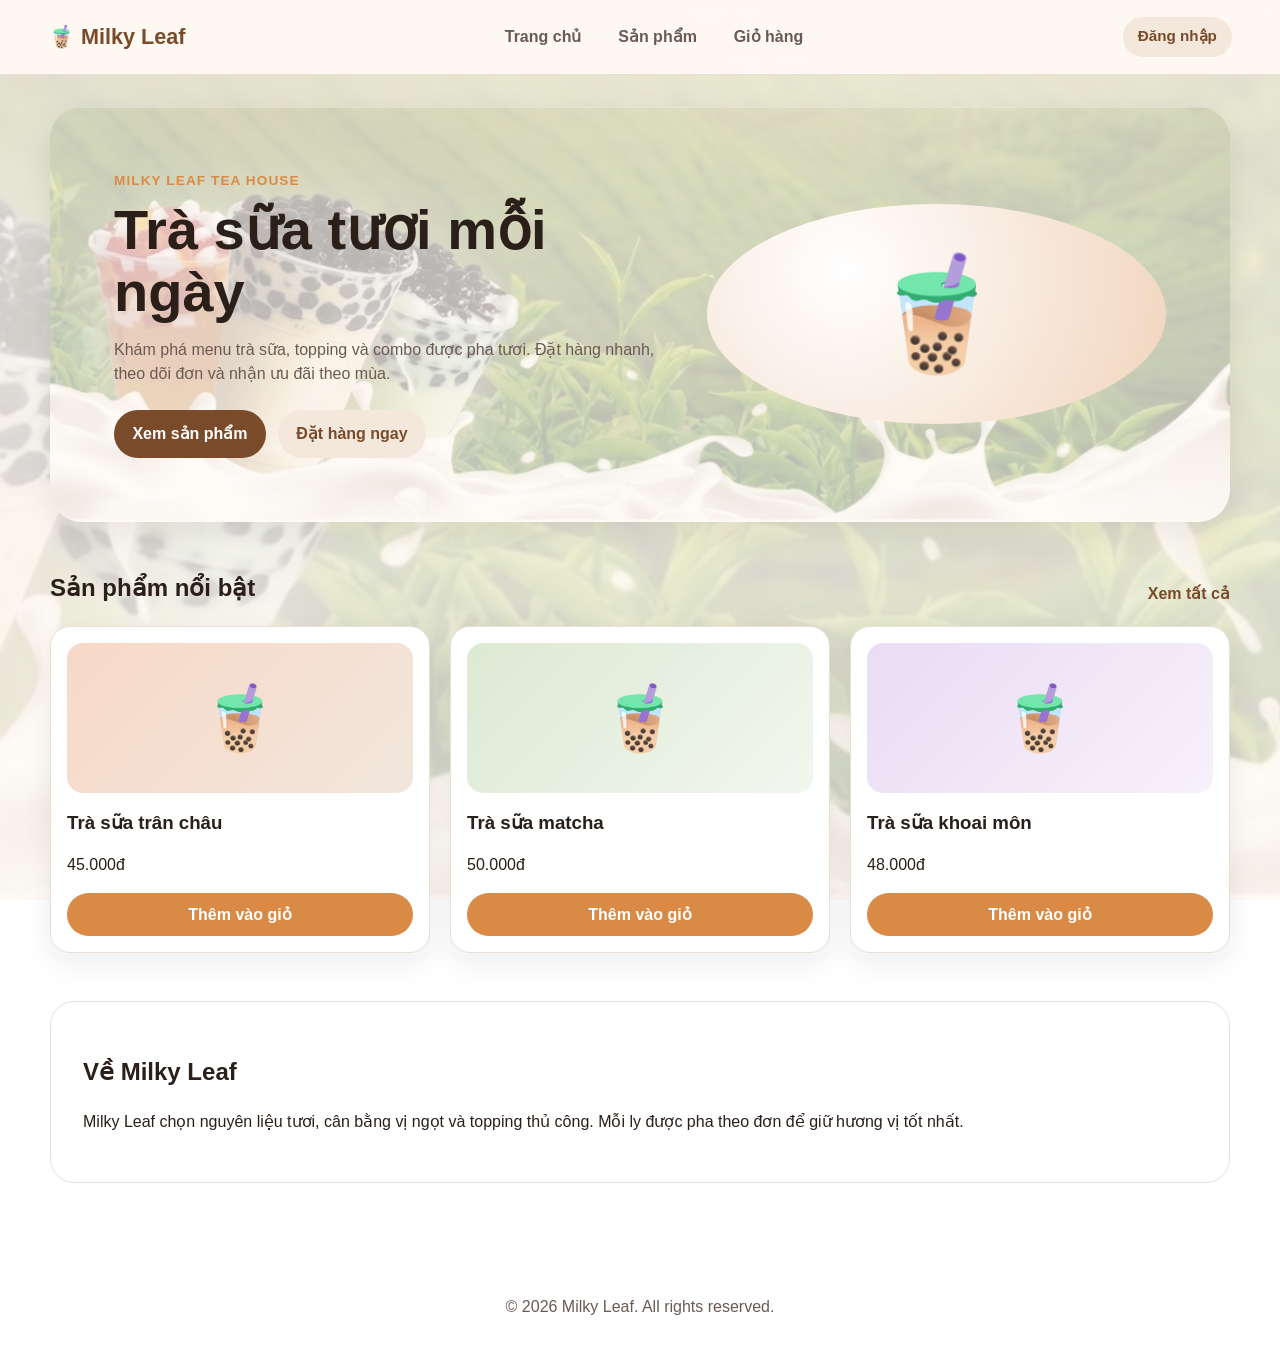
==== templates/client/index.html @ abf57fc7 "Giao dien admin + Trang chu" ====
<!DOCTYPE html>
<html lang="vi">
<head>
  <meta charset="UTF-8" />
  <meta name="viewport" content="width=device-width, initial-scale=1.0" />
  <title>Milky Leaf - Trang chủ</title>
  <link rel="stylesheet" href="../../static/css/client.css" />
</head>
<body class="home-page">
  <header class="site-header">
    <a class="brand" href="index.html">🧋 Milky Leaf</a>
    <nav class="site-nav">
      <a href="index.html">Trang chủ</a>
      <a href="storeproduct.html">Sản phẩm</a>
      <a href="checkout.html">Giỏ hàng</a>
    </nav>
    <div class="auth-actions">
      <a class="btn btn-secondary" href="login.html">Đăng nhập</a>
    </div>
  </header>

  <main>
    <section class="hero">
      <div class="hero-content">
        <p class="eyebrow">Milky Leaf Tea House</p>
        <h1>Trà sữa tươi mỗi ngày</h1>
        <p class="hero-text">
          Khám phá menu trà sữa, topping và combo được pha tươi. Đặt hàng nhanh,
          theo dõi đơn và nhận ưu đãi theo mùa.
        </p>
        <div class="hero-actions">
          <a class="btn btn-primary" href="storeproduct.html">Xem sản phẩm</a>
          <a class="btn btn-secondary" href="checkout.html">Đặt hàng ngay</a>
        </div>
      </div>
      <div class="hero-visual" aria-hidden="true">
        <span>🧋</span>
      </div>
    </section>

    <section class="section">
      <div class="section-head">
        <h2>Sản phẩm nổi bật</h2>
        <a href="storeproduct.html">Xem tất cả</a>
      </div>
      <div class="product-grid">
        <article class="product-card">
          <div class="product-image tea-1">🧋</div>
          <h3>Trà sữa trân châu</h3>
          <p>45.000đ</p>
          <a class="btn btn-small" href="storeproduct.html">Thêm vào giỏ</a>
        </article>
        <article class="product-card">
          <div class="product-image tea-2">🧋</div>
          <h3>Trà sữa matcha</h3>
          <p>50.000đ</p>
          <a class="btn btn-small" href="storeproduct.html">Thêm vào giỏ</a>
        </article>
        <article class="product-card">
          <div class="product-image tea-3">🧋</div>
          <h3>Trà sữa khoai môn</h3>
          <p>48.000đ</p>
          <a class="btn btn-small" href="storeproduct.html">Thêm vào giỏ</a>
        </article>
      </div>
    </section>

    <section class="section about">
      <h2>Về Milky Leaf</h2>
      <p>
        Milky Leaf chọn nguyên liệu tươi, cân bằng vị ngọt và topping thủ công.
        Mỗi ly được pha theo đơn để giữ hương vị tốt nhất.
      </p>
    </section>
  </main>

  <footer class="site-footer">
    <p>© 2026 Milky Leaf. All rights reserved.</p>
  </footer>
  <script src="../../static/js/client.js"></script>
</body>
</html>
---- static/css/client.css ----
:root {
  --bg: #fffaf5;
  --surface: #ffffff;
  --text: #2b1f1a;
  --muted: #6b5a53;
  --brand: #7a4b2a;
  --accent: #d98b45;
  --border: #eadfd6;
  --shadow: 0 10px 30px rgba(43, 31, 26, 0.08);
}

* {
  box-sizing: border-box;
}

body {
  margin: 0;
  font-family: "Segoe UI", Arial, sans-serif;
  color: var(--text);
  background: var(--bg);
  line-height: 1.5;
}

body.home-page {
  background: linear-gradient(rgba(255, 250, 245, 0.82), rgba(255, 250, 245, 0.82)), url("../images/home-bg.png");
  background-size: cover;
  background-position: center;
  background-attachment: fixed;
}

a {
  color: inherit;
  text-decoration: none;
}

.site-header {
  position: sticky;
  top: 0;
  z-index: 10;
  display: flex;
  align-items: center;
  justify-content: space-between;
  gap: 1rem;
  padding: 1rem clamp(1rem, 4vw, 3rem);
  background: rgba(255, 250, 245, 0.92);
  backdrop-filter: blur(10px);
  border-bottom: 1px solid var(--border);
}

.brand {
  font-size: 1.35rem;
  font-weight: 800;
  color: var(--brand);
  white-space: nowrap;
}

.site-nav {
  display: flex;
  gap: 0.5rem;
  flex-wrap: wrap;
}

.site-nav a {
  padding: 0.55rem 0.9rem;
  border-radius: 999px;
  color: var(--muted);
  font-weight: 600;
}

.site-nav a:hover {
  color: var(--brand);
  background: #f4e7dc;
}

.auth-actions {
  display: flex;
  align-items: center;
  gap: 0.5rem;
}

.auth-actions .btn {
  padding: 0.55rem 0.95rem;
  font-size: 0.95rem;
}

.role-badge {
  padding: 0.5rem 0.85rem;
  border-radius: 999px;
  background: #f4e7dc;
  color: var(--brand);
  font-weight: 700;
  font-size: 0.9rem;
}

.login-note {
  margin: 0;
  color: var(--muted);
  font-size: 0.9rem;
}

.user-name {
  font-weight: 700;
  color: var(--brand);
  padding: 0.5rem 0.25rem;
}

.stats-grid {
  display: grid;
  grid-template-columns: repeat(auto-fit, minmax(150px, 1fr));
  gap: 1rem;
  margin-bottom: 2rem;
}

.stat-card {
  background: var(--surface);
  border: 1px solid var(--border);
  border-radius: 1.25rem;
  padding: 1.25rem;
  box-shadow: var(--shadow);
}

.stat-card h3 {
  margin: 0;
  font-size: 2rem;
  color: var(--brand);
}

.stat-card p {
  margin: 0.25rem 0 0;
  color: var(--muted);
}

.table-wrap {
  overflow-x: auto;
  background: var(--surface);
  border: 1px solid var(--border);
  border-radius: 1.25rem;
  box-shadow: var(--shadow);
}

.admin-table {
  width: 100%;
  border-collapse: collapse;
}

.admin-table th,
.admin-table td {
  padding: 0.9rem 1rem;
  text-align: left;
  border-bottom: 1px solid var(--border);
}

.admin-table th {
  color: var(--muted);
  font-size: 0.9rem;
}

main {
  width: min(1180px, calc(100% - 2rem));
  margin: 0 auto;
  padding: 2rem 0 4rem;
}

.hero {
  display: grid;
  grid-template-columns: 1.1fr 0.9fr;
  gap: 2rem;
  align-items: center;
  padding: clamp(2rem, 6vw, 4rem);
  border-radius: 2rem;
  background: linear-gradient(rgba(255, 250, 245, 0.72), rgba(255, 250, 245, 0.72)), url("../images/home-bg.png");
  background-size: cover;
  background-position: center;
  box-shadow: var(--shadow);
}

.eyebrow {
  margin: 0 0 0.5rem;
  color: var(--accent);
  font-weight: 700;
  text-transform: uppercase;
  letter-spacing: 0.08em;
  font-size: 0.85rem;
}

.hero h1 {
  margin: 0 0 1rem;
  font-size: clamp(2rem, 5vw, 3.5rem);
  line-height: 1.1;
}

.hero-text {
  margin: 0 0 1.5rem;
  color: var(--muted);
  max-width: 34rem;
}

.hero-actions {
  display: flex;
  gap: 0.75rem;
  flex-wrap: wrap;
}

.hero-visual {
  min-height: 220px;
  display: grid;
  place-items: center;
  font-size: 7rem;
  border-radius: 50%;
  background: radial-gradient(circle at 30% 30%, #fff, #f1d4bc);
}

.section {
  margin-top: 3rem;
}

.section-head {
  display: flex;
  align-items: end;
  justify-content: space-between;
  gap: 1rem;
  margin-bottom: 1.25rem;
}

.section-head h2,
.section h1 {
  margin: 0;
}

.section-head a {
  color: var(--brand);
  font-weight: 700;
}

.product-grid {
  display: grid;
  grid-template-columns: repeat(auto-fit, minmax(220px, 1fr));
  gap: 1.25rem;
}

.product-card {
  background: var(--surface);
  border: 1px solid var(--border);
  border-radius: 1.25rem;
  padding: 1rem;
  box-shadow: var(--shadow);
}

.product-image {
  height: 150px;
  display: grid;
  place-items: center;
  font-size: 4rem;
  border-radius: 1rem;
  background: #f6ece4;
  margin-bottom: 1rem;
}

.tea-1 { background: linear-gradient(135deg, #f7d8c7, #f2e7dd); }
.tea-2 { background: linear-gradient(135deg, #dce9d4, #f2f7ed); }
.tea-3 { background: linear-gradient(135deg, #eadcf4, #f7f1fa); }
.tea-4 { background: linear-gradient(135deg, #f4e0d0, #faf1e8); }

.product-card h3 {
  margin: 0 0 0.35rem;
}

.price {
  margin: 0 0 0.25rem;
  font-weight: 800;
  color: var(--brand);
}

.stock {
  margin: 0 0 1rem;
  color: var(--muted);
  font-size: 0.9rem;
}

.btn {
  display: inline-flex;
  align-items: center;
  justify-content: center;
  border: 0;
  border-radius: 999px;
  padding: 0.75rem 1.15rem;
  font-weight: 700;
  cursor: pointer;
}

.btn-primary {
  background: var(--brand);
  color: #fff;
}

.btn-secondary {
  background: #f4e7dc;
  color: var(--brand);
}

.btn-small {
  width: 100%;
  padding: 0.6rem 0.9rem;
  background: var(--accent);
  color: #fff;
}

.filter-bar {
  display: grid;
  grid-template-columns: 2fr 1fr 1fr auto;
  gap: 0.75rem;
  margin-bottom: 1.5rem;
}

.filter-bar input {
  padding: 0.75rem 0.9rem;
  border: 1px solid var(--border);
  border-radius: 0.8rem;
  font: inherit;
}

.about {
  background: var(--surface);
  border: 1px solid var(--border);
  border-radius: 1.5rem;
  padding: 2rem;
}

.checkout {
  max-width: 620px;
}

.checkout-form {
  display: grid;
  gap: 1rem;
  background: var(--surface);
  border: 1px solid var(--border);
  border-radius: 1.5rem;
  padding: 1.5rem;
  box-shadow: var(--shadow);
}

.checkout-form label {
  display: grid;
  gap: 0.4rem;
  font-weight: 600;
}

.checkout-form input,
.checkout-form textarea {
  padding: 0.75rem 0.9rem;
  border: 1px solid var(--border);
  border-radius: 0.8rem;
  font: inherit;
}

.site-footer {
  text-align: center;
  color: var(--muted);
  padding: 2rem 1rem;
}

@media (max-width: 760px) {
  .hero {
    grid-template-columns: 1fr;
  }

  .hero-visual {
    min-height: 150px;
    font-size: 5rem;
  }

  .filter-bar {
    grid-template-columns: 1fr;
  }

  .site-header {
    align-items: flex-start;
    flex-direction: column;
  }
}
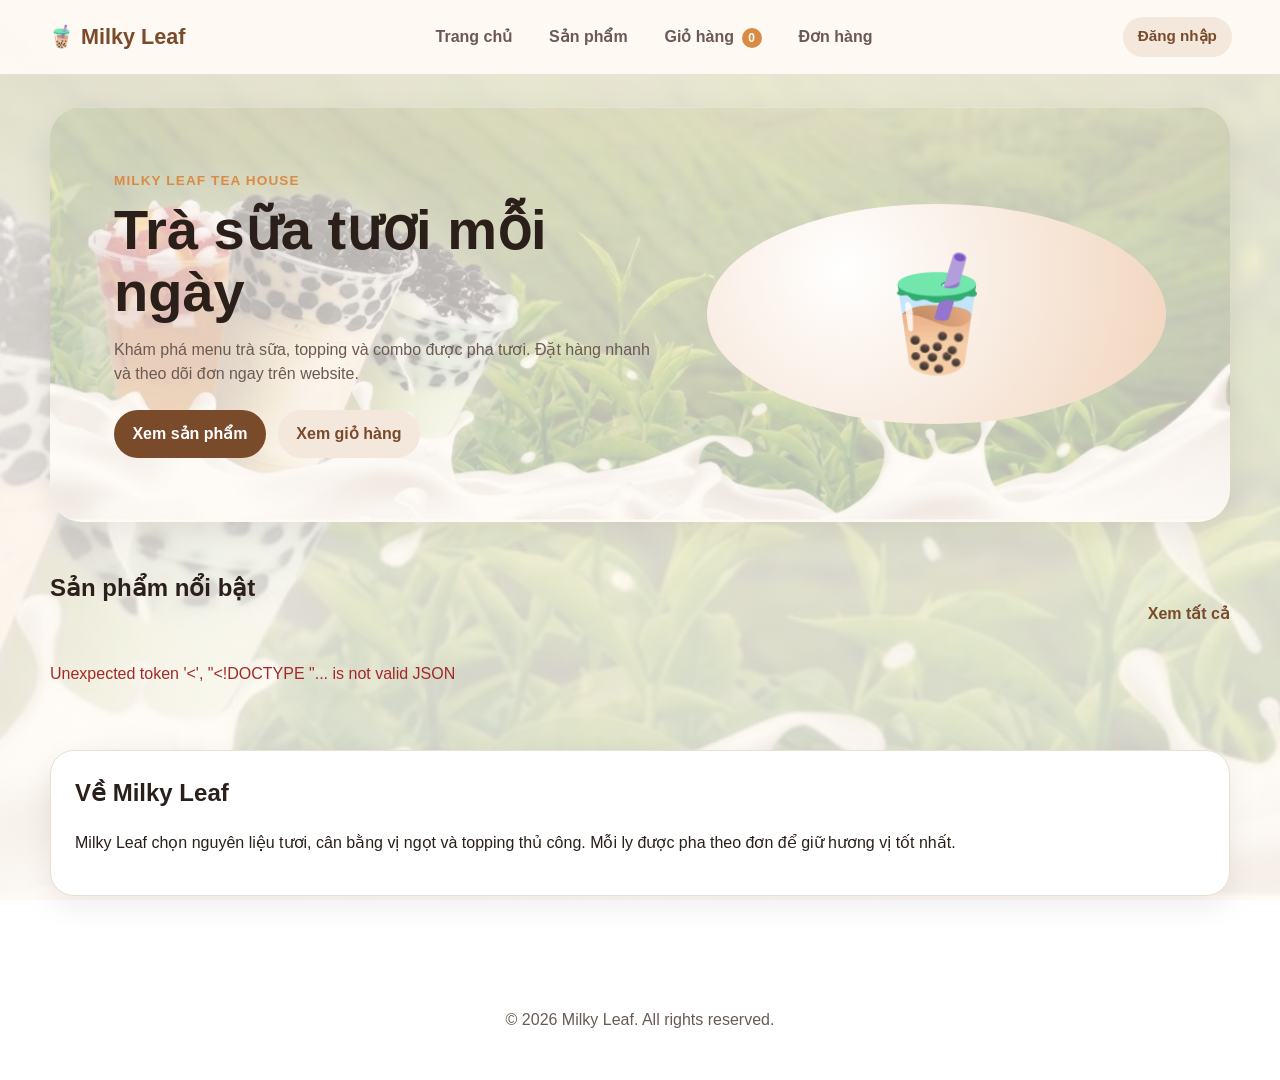
==== commit 660e1472: "Implement client shopping flow: catalog, product detail, cart, checkout and order history" ====
--- a/templates/client/index.html
+++ b/templates/client/index.html
@@ -4,79 +4,42 @@
   <meta charset="UTF-8" />
   <meta name="viewport" content="width=device-width, initial-scale=1.0" />
   <title>Milky Leaf - Trang chủ</title>
-  <link rel="stylesheet" href="../../static/css/client.css" />
+  <link rel="stylesheet" href="/static/css/client.css" />
 </head>
 <body class="home-page">
   <header class="site-header">
-    <a class="brand" href="index.html">🧋 Milky Leaf</a>
+    <a class="brand" href="/client/index.html">🧋 Milky Leaf</a>
     <nav class="site-nav">
-      <a href="index.html">Trang chủ</a>
-      <a href="storeproduct.html">Sản phẩm</a>
-      <a href="checkout.html">Giỏ hàng</a>
+      <a href="/client/index.html">Trang chủ</a>
+      <a href="/client/storeproduct.html">Sản phẩm</a>
+      <a href="/client/checkout.html">Giỏ hàng <span class="cart-count">0</span></a>
+      <a href="/client/orders.html">Đơn hàng</a>
     </nav>
-    <div class="auth-actions">
-      <a class="btn btn-secondary" href="login.html">Đăng nhập</a>
-    </div>
+    <div class="auth-actions"><a class="btn btn-secondary" href="/client/login.html">Đăng nhập</a></div>
   </header>
-
   <main>
     <section class="hero">
       <div class="hero-content">
         <p class="eyebrow">Milky Leaf Tea House</p>
         <h1>Trà sữa tươi mỗi ngày</h1>
-        <p class="hero-text">
-          Khám phá menu trà sữa, topping và combo được pha tươi. Đặt hàng nhanh,
-          theo dõi đơn và nhận ưu đãi theo mùa.
-        </p>
+        <p class="hero-text">Khám phá menu trà sữa, topping và combo được pha tươi. Đặt hàng nhanh và theo dõi đơn ngay trên website.</p>
         <div class="hero-actions">
-          <a class="btn btn-primary" href="storeproduct.html">Xem sản phẩm</a>
-          <a class="btn btn-secondary" href="checkout.html">Đặt hàng ngay</a>
+          <a class="btn btn-primary" href="/client/storeproduct.html">Xem sản phẩm</a>
+          <a class="btn btn-secondary" href="/client/checkout.html">Xem giỏ hàng</a>
         </div>
       </div>
-      <div class="hero-visual" aria-hidden="true">
-        <span>🧋</span>
-      </div>
+      <div class="hero-visual" aria-hidden="true"><span>🧋</span></div>
     </section>
-
     <section class="section">
-      <div class="section-head">
-        <h2>Sản phẩm nổi bật</h2>
-        <a href="storeproduct.html">Xem tất cả</a>
-      </div>
-      <div class="product-grid">
-        <article class="product-card">
-          <div class="product-image tea-1">🧋</div>
-          <h3>Trà sữa trân châu</h3>
-          <p>45.000đ</p>
-          <a class="btn btn-small" href="storeproduct.html">Thêm vào giỏ</a>
-        </article>
-        <article class="product-card">
-          <div class="product-image tea-2">🧋</div>
-          <h3>Trà sữa matcha</h3>
-          <p>50.000đ</p>
-          <a class="btn btn-small" href="storeproduct.html">Thêm vào giỏ</a>
-        </article>
-        <article class="product-card">
-          <div class="product-image tea-3">🧋</div>
-          <h3>Trà sữa khoai môn</h3>
-          <p>48.000đ</p>
-          <a class="btn btn-small" href="storeproduct.html">Thêm vào giỏ</a>
-        </article>
-      </div>
+      <div class="section-head"><h2>Sản phẩm nổi bật</h2><a href="/client/storeproduct.html">Xem tất cả</a></div>
+      <div class="product-grid" data-featured-products><p class="muted">Đang tải sản phẩm…</p></div>
     </section>
-
     <section class="section about">
       <h2>Về Milky Leaf</h2>
-      <p>
-        Milky Leaf chọn nguyên liệu tươi, cân bằng vị ngọt và topping thủ công.
-        Mỗi ly được pha theo đơn để giữ hương vị tốt nhất.
-      </p>
+      <p>Milky Leaf chọn nguyên liệu tươi, cân bằng vị ngọt và topping thủ công. Mỗi ly được pha theo đơn để giữ hương vị tốt nhất.</p>
     </section>
   </main>
-
-  <footer class="site-footer">
-    <p>© 2026 Milky Leaf. All rights reserved.</p>
-  </footer>
-  <script src="../../static/js/client.js"></script>
+  <footer class="site-footer"><p>© 2026 Milky Leaf. All rights reserved.</p></footer>
+  <script src="/static/js/client.js"></script>
 </body>
 </html>
--- a/static/css/client.css
+++ b/static/css/client.css
@@ -8,374 +8,85 @@
   --border: #eadfd6;
   --shadow: 0 10px 30px rgba(43, 31, 26, 0.08);
 }
-
-* {
-  box-sizing: border-box;
+* { box-sizing: border-box; }
+body { margin: 0; font-family: "Segoe UI", Arial, sans-serif; color: var(--text); background: var(--bg); line-height: 1.5; }
+body.home-page { background: linear-gradient(rgba(255,250,245,.82),rgba(255,250,245,.82)),url("../images/home-bg.png"); background-size: cover; background-position: center; background-attachment: fixed; }
+a { color: inherit; text-decoration: none; }
+.site-header { position: sticky; top: 0; z-index: 10; display: flex; align-items: center; justify-content: space-between; gap: 1rem; padding: 1rem clamp(1rem,4vw,3rem); background: rgba(255,250,245,.94); backdrop-filter: blur(10px); border-bottom: 1px solid var(--border); }
+.brand { font-size: 1.35rem; font-weight: 800; color: var(--brand); white-space: nowrap; }
+.site-nav { display: flex; gap: .5rem; flex-wrap: wrap; }
+.site-nav a { padding: .55rem .9rem; border-radius: 999px; color: var(--muted); font-weight: 600; }
+.site-nav a:hover,.text-link:hover { color: var(--brand); background: #f4e7dc; }
+.auth-actions { display: flex; align-items: center; gap: .5rem; }
+.auth-actions .btn { padding: .55rem .95rem; font-size: .95rem; }
+.role-badge { padding: .4rem .8rem; border-radius: 999px; background: #f4e7dc; color: var(--brand); font-weight: 700; font-size: .85rem; }
+.user-name { font-weight: 700; color: var(--brand); padding: .5rem .25rem; }
+main { width: min(1180px,calc(100% - 2rem)); margin: 0 auto; padding: 2rem 0 4rem; }
+.hero { display: grid; grid-template-columns: 1.1fr .9fr; gap: 2rem; align-items: center; padding: clamp(2rem,6vw,4rem); border-radius: 2rem; background: linear-gradient(rgba(255,250,245,.72),rgba(255,250,245,.72)),url("../images/home-bg.png"); background-size: cover; background-position: center; box-shadow: var(--shadow); }
+.eyebrow { margin: 0 0 .5rem; color: var(--accent); font-weight: 700; text-transform: uppercase; letter-spacing: .08em; font-size: .85rem; }
+.hero h1 { margin: 0 0 1rem; font-size: clamp(2rem,5vw,3.5rem); line-height: 1.1; }
+.hero-text { margin: 0 0 1.5rem; color: var(--muted); max-width: 34rem; }
+.hero-actions,.card-actions { display: flex; gap: .75rem; flex-wrap: wrap; }
+.hero-visual { min-height: 220px; display: grid; place-items: center; font-size: 7rem; border-radius: 50%; background: radial-gradient(circle at 30% 30%,#fff,#f1d4bc); }
+.section { margin-top: 3rem; }
+.section-head { display: flex; align-items: end; justify-content: space-between; gap: 1rem; margin-bottom: 1.25rem; }
+.section-head h1,.section-head h2,.section h1,.section h2 { margin-top: 0; }
+.section-head a,.text-link { color: var(--brand); font-weight: 700; }
+.product-grid { display: grid; grid-template-columns: repeat(auto-fit,minmax(220px,1fr)); gap: 1.25rem; }
+.product-card { background: var(--surface); border: 1px solid var(--border); border-radius: 1.25rem; padding: 1rem; box-shadow: var(--shadow); }
+.product-image { height: 150px; display: grid; place-items: center; font-size: 4rem; border-radius: 1rem; background: linear-gradient(135deg,#f7d8c7,#f2e7dd); margin-bottom: 1rem; }
+.product-card h3 { margin: 0 0 .35rem; }
+.product-card h3 a:hover { color: var(--brand); }
+.price { margin: 0 0 .25rem; font-weight: 800; color: var(--brand); }
+.stock,.muted { color: var(--muted); }
+.stock { margin: 0 0 1rem; font-size: .9rem; }
+.btn { display: inline-flex; align-items: center; justify-content: center; border: 0; border-radius: 999px; padding: .75rem 1.15rem; font: inherit; font-weight: 700; cursor: pointer; }
+.btn:disabled { opacity: .5; cursor: not-allowed; }
+.btn-primary { background: var(--brand); color: #fff; }
+.btn-secondary { background: #f4e7dc; color: var(--brand); }
+.btn-small { padding: .6rem .9rem; background: var(--accent); color: #fff; }
+.card-actions .btn { flex: 1; }
+.filter-bar { display: grid; grid-template-columns: 2fr 1fr 1fr auto; gap: .75rem; margin-bottom: 1.5rem; }
+.filter-bar input,.checkout-form input,.checkout-form textarea,.quantity-label input { min-width: 0; padding: .75rem .9rem; border: 1px solid var(--border); border-radius: .8rem; font: inherit; background: #fff; }
+.about,.cart-summary,.order-card { background: var(--surface); border: 1px solid var(--border); border-radius: 1.5rem; padding: 1.5rem; box-shadow: var(--shadow); }
+.checkout { max-width: 720px; }
+.checkout-form { display: grid; gap: 1rem; background: var(--surface); border: 1px solid var(--border); border-radius: 1.5rem; padding: 1.5rem; box-shadow: var(--shadow); }
+.checkout-form label { display: grid; gap: .4rem; font-weight: 600; }
+.site-footer { text-align: center; color: var(--muted); padding: 2rem 1rem; }
+.cart-count { display: inline-grid; place-items: center; min-width: 1.25rem; height: 1.25rem; margin-left: .2rem; padding: 0 .25rem; border-radius: 50%; background: var(--accent); color: white; font-size: .75rem; }
+.cart-layout { display: grid; grid-template-columns: minmax(0,1.7fr) minmax(240px,.8fr); gap: 1.25rem; align-items: start; }
+.cart-items { display: grid; gap: .75rem; }
+.cart-item { display: grid; grid-template-columns: 64px minmax(120px,1fr) 90px auto auto; gap: .8rem; align-items: center; padding: 1rem; background: var(--surface); border: 1px solid var(--border); border-radius: 1rem; }
+.cart-product-icon { display: grid; place-items: center; height: 60px; border-radius: .8rem; background: #f6ece4; font-size: 2rem; }
+.cart-product-info h3,.cart-product-info p { margin: 0; }
+.cart-product-info .stock { margin-top: .25rem; }
+.quantity-label { display: grid; gap: .25rem; color: var(--muted); font-size: .9rem; }
+.quantity-label input { width: 5rem; padding: .45rem; }
+.remove-button { border: 0; background: none; color: #a33; cursor: pointer; font: inherit; font-weight: 700; }
+.cart-summary { position: sticky; top: 100px; }
+.summary-line,.order-heading { display: flex; justify-content: space-between; align-items: center; gap: .75rem; }
+.full-width { width: 100%; }
+.small { font-size: .9rem; }
+.empty-state,.status-message { padding: 1rem; color: var(--muted); }
+.error-message { color: #a32929; }
+.success-message { color: #276738; }
+.product-detail { display: grid; grid-template-columns: minmax(260px,.9fr) 1.1fr; gap: 2rem; padding: clamp(1rem,4vw,2rem); background: var(--surface); border: 1px solid var(--border); border-radius: 1.5rem; box-shadow: var(--shadow); }
+.detail-image { min-height: 300px; font-size: 8rem; }
+.detail-price { font-size: 1.5rem; margin: 1rem 0; }
+.product-detail .quantity-label { max-width: 100px; margin-bottom: 1rem; }
+.product-detail .stock { margin-top: 1rem; }
+.order-list { display: grid; gap: 1rem; }
+.order-card h2 { margin: 0; font-size: 1.2rem; }
+.order-card ul { padding-left: 1.25rem; }
+.order-card li { margin: .35rem 0; }
+@media (max-width: 760px) {
+  .hero,.product-detail,.cart-layout { grid-template-columns: 1fr; }
+  .hero-visual { min-height: 150px; font-size: 5rem; }
+  .filter-bar { grid-template-columns: 1fr; }
+  .site-header { align-items: flex-start; flex-direction: column; }
+  .cart-item { grid-template-columns: 52px 1fr auto; }
+  .cart-product-icon { height: 52px; }
+  .cart-item > strong { grid-column: 2; }
+  .remove-button { grid-column: 3; grid-row: 2; }
+  .cart-summary { position: static; }
 }
-
-body {
-  margin: 0;
-  font-family: "Segoe UI", Arial, sans-serif;
-  color: var(--text);
-  background: var(--bg);
-  line-height: 1.5;
-}
-
-body.home-page {
-  background: linear-gradient(rgba(255, 250, 245, 0.82), rgba(255, 250, 245, 0.82)), url("../images/home-bg.png");
-  background-size: cover;
-  background-position: center;
-  background-attachment: fixed;
-}
-
-a {
-  color: inherit;
-  text-decoration: none;
-}
-
-.site-header {
-  position: sticky;
-  top: 0;
-  z-index: 10;
-  display: flex;
-  align-items: center;
-  justify-content: space-between;
-  gap: 1rem;
-  padding: 1rem clamp(1rem, 4vw, 3rem);
-  background: rgba(255, 250, 245, 0.92);
-  backdrop-filter: blur(10px);
-  border-bottom: 1px solid var(--border);
-}
-
-.brand {
-  font-size: 1.35rem;
-  font-weight: 800;
-  color: var(--brand);
-  white-space: nowrap;
-}
-
-.site-nav {
-  display: flex;
-  gap: 0.5rem;
-  flex-wrap: wrap;
-}
-
-.site-nav a {
-  padding: 0.55rem 0.9rem;
-  border-radius: 999px;
-  color: var(--muted);
-  font-weight: 600;
-}
-
-.site-nav a:hover {
-  color: var(--brand);
-  background: #f4e7dc;
-}
-
-.auth-actions {
-  display: flex;
-  align-items: center;
-  gap: 0.5rem;
-}
-
-.auth-actions .btn {
-  padding: 0.55rem 0.95rem;
-  font-size: 0.95rem;
-}
-
-.role-badge {
-  padding: 0.5rem 0.85rem;
-  border-radius: 999px;
-  background: #f4e7dc;
-  color: var(--brand);
-  font-weight: 700;
-  font-size: 0.9rem;
-}
-
-.login-note {
-  margin: 0;
-  color: var(--muted);
-  font-size: 0.9rem;
-}
-
-.user-name {
-  font-weight: 700;
-  color: var(--brand);
-  padding: 0.5rem 0.25rem;
-}
-
-.stats-grid {
-  display: grid;
-  grid-template-columns: repeat(auto-fit, minmax(150px, 1fr));
-  gap: 1rem;
-  margin-bottom: 2rem;
-}
-
-.stat-card {
-  background: var(--surface);
-  border: 1px solid var(--border);
-  border-radius: 1.25rem;
-  padding: 1.25rem;
-  box-shadow: var(--shadow);
-}
-
-.stat-card h3 {
-  margin: 0;
-  font-size: 2rem;
-  color: var(--brand);
-}
-
-.stat-card p {
-  margin: 0.25rem 0 0;
-  color: var(--muted);
-}
-
-.table-wrap {
-  overflow-x: auto;
-  background: var(--surface);
-  border: 1px solid var(--border);
-  border-radius: 1.25rem;
-  box-shadow: var(--shadow);
-}
-
-.admin-table {
-  width: 100%;
-  border-collapse: collapse;
-}
-
-.admin-table th,
-.admin-table td {
-  padding: 0.9rem 1rem;
-  text-align: left;
-  border-bottom: 1px solid var(--border);
-}
-
-.admin-table th {
-  color: var(--muted);
-  font-size: 0.9rem;
-}
-
-main {
-  width: min(1180px, calc(100% - 2rem));
-  margin: 0 auto;
-  padding: 2rem 0 4rem;
-}
-
-.hero {
-  display: grid;
-  grid-template-columns: 1.1fr 0.9fr;
-  gap: 2rem;
-  align-items: center;
-  padding: clamp(2rem, 6vw, 4rem);
-  border-radius: 2rem;
-  background: linear-gradient(rgba(255, 250, 245, 0.72), rgba(255, 250, 245, 0.72)), url("../images/home-bg.png");
-  background-size: cover;
-  background-position: center;
-  box-shadow: var(--shadow);
-}
-
-.eyebrow {
-  margin: 0 0 0.5rem;
-  color: var(--accent);
-  font-weight: 700;
-  text-transform: uppercase;
-  letter-spacing: 0.08em;
-  font-size: 0.85rem;
-}
-
-.hero h1 {
-  margin: 0 0 1rem;
-  font-size: clamp(2rem, 5vw, 3.5rem);
-  line-height: 1.1;
-}
-
-.hero-text {
-  margin: 0 0 1.5rem;
-  color: var(--muted);
-  max-width: 34rem;
-}
-
-.hero-actions {
-  display: flex;
-  gap: 0.75rem;
-  flex-wrap: wrap;
-}
-
-.hero-visual {
-  min-height: 220px;
-  display: grid;
-  place-items: center;
-  font-size: 7rem;
-  border-radius: 50%;
-  background: radial-gradient(circle at 30% 30%, #fff, #f1d4bc);
-}
-
-.section {
-  margin-top: 3rem;
-}
-
-.section-head {
-  display: flex;
-  align-items: end;
-  justify-content: space-between;
-  gap: 1rem;
-  margin-bottom: 1.25rem;
-}
-
-.section-head h2,
-.section h1 {
-  margin: 0;
-}
-
-.section-head a {
-  color: var(--brand);
-  font-weight: 700;
-}
-
-.product-grid {
-  display: grid;
-  grid-template-columns: repeat(auto-fit, minmax(220px, 1fr));
-  gap: 1.25rem;
-}
-
-.product-card {
-  background: var(--surface);
-  border: 1px solid var(--border);
-  border-radius: 1.25rem;
-  padding: 1rem;
-  box-shadow: var(--shadow);
-}
-
-.product-image {
-  height: 150px;
-  display: grid;
-  place-items: center;
-  font-size: 4rem;
-  border-radius: 1rem;
-  background: #f6ece4;
-  margin-bottom: 1rem;
-}
-
-.tea-1 { background: linear-gradient(135deg, #f7d8c7, #f2e7dd); }
-.tea-2 { background: linear-gradient(135deg, #dce9d4, #f2f7ed); }
-.tea-3 { background: linear-gradient(135deg, #eadcf4, #f7f1fa); }
-.tea-4 { background: linear-gradient(135deg, #f4e0d0, #faf1e8); }
-
-.product-card h3 {
-  margin: 0 0 0.35rem;
-}
-
-.price {
-  margin: 0 0 0.25rem;
-  font-weight: 800;
-  color: var(--brand);
-}
-
-.stock {
-  margin: 0 0 1rem;
-  color: var(--muted);
-  font-size: 0.9rem;
-}
-
-.btn {
-  display: inline-flex;
-  align-items: center;
-  justify-content: center;
-  border: 0;
-  border-radius: 999px;
-  padding: 0.75rem 1.15rem;
-  font-weight: 700;
-  cursor: pointer;
-}
-
-.btn-primary {
-  background: var(--brand);
-  color: #fff;
-}
-
-.btn-secondary {
-  background: #f4e7dc;
-  color: var(--brand);
-}
-
-.btn-small {
-  width: 100%;
-  padding: 0.6rem 0.9rem;
-  background: var(--accent);
-  color: #fff;
-}
-
-.filter-bar {
-  display: grid;
-  grid-template-columns: 2fr 1fr 1fr auto;
-  gap: 0.75rem;
-  margin-bottom: 1.5rem;
-}
-
-.filter-bar input {
-  padding: 0.75rem 0.9rem;
-  border: 1px solid var(--border);
-  border-radius: 0.8rem;
-  font: inherit;
-}
-
-.about {
-  background: var(--surface);
-  border: 1px solid var(--border);
-  border-radius: 1.5rem;
-  padding: 2rem;
-}
-
-.checkout {
-  max-width: 620px;
-}
-
-.checkout-form {
-  display: grid;
-  gap: 1rem;
-  background: var(--surface);
-  border: 1px solid var(--border);
-  border-radius: 1.5rem;
-  padding: 1.5rem;
-  box-shadow: var(--shadow);
-}
-
-.checkout-form label {
-  display: grid;
-  gap: 0.4rem;
-  font-weight: 600;
-}
-
-.checkout-form input,
-.checkout-form textarea {
-  padding: 0.75rem 0.9rem;
-  border: 1px solid var(--border);
-  border-radius: 0.8rem;
-  font: inherit;
-}
-
-.site-footer {
-  text-align: center;
-  color: var(--muted);
-  padding: 2rem 1rem;
-}
-
-@media (max-width: 760px) {
-  .hero {
-    grid-template-columns: 1fr;
-  }
-
-  .hero-visual {
-    min-height: 150px;
-    font-size: 5rem;
-  }
-
-  .filter-bar {
-    grid-template-columns: 1fr;
-  }
-
-  .site-header {
-    align-items: flex-start;
-    flex-direction: column;
-  }
-}
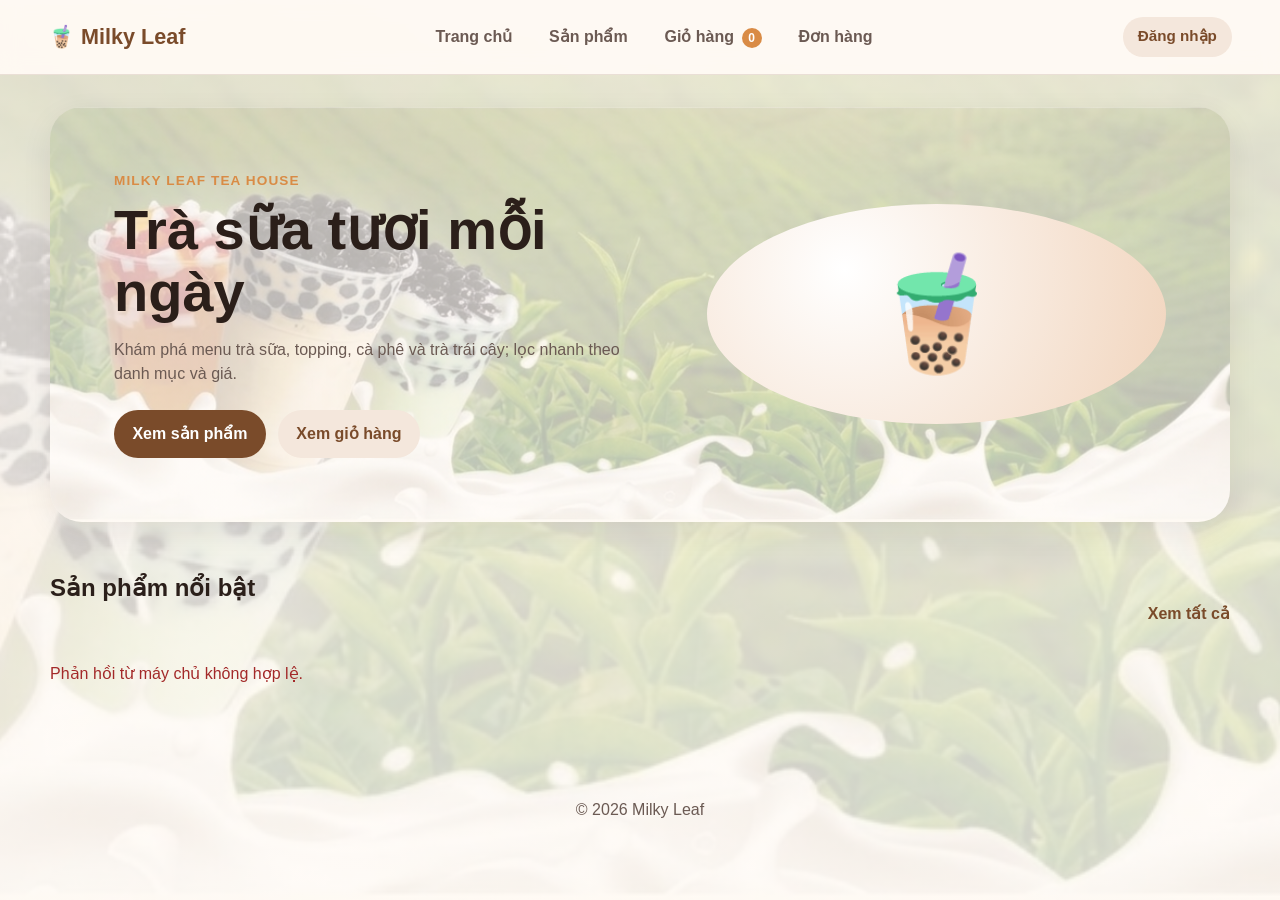
==== commit b3177bdc: "Expand product catalog, add categories, customer signup, live stock refresh and toast feedback" ====
--- a/templates/client/index.html
+++ b/templates/client/index.html
@@ -1,45 +1,4 @@
 <!DOCTYPE html>
-<html lang="vi">
-<head>
-  <meta charset="UTF-8" />
-  <meta name="viewport" content="width=device-width, initial-scale=1.0" />
-  <title>Milky Leaf - Trang chủ</title>
-  <link rel="stylesheet" href="/static/css/client.css" />
-</head>
-<body class="home-page">
-  <header class="site-header">
-    <a class="brand" href="/client/index.html">🧋 Milky Leaf</a>
-    <nav class="site-nav">
-      <a href="/client/index.html">Trang chủ</a>
-      <a href="/client/storeproduct.html">Sản phẩm</a>
-      <a href="/client/checkout.html">Giỏ hàng <span class="cart-count">0</span></a>
-      <a href="/client/orders.html">Đơn hàng</a>
-    </nav>
-    <div class="auth-actions"><a class="btn btn-secondary" href="/client/login.html">Đăng nhập</a></div>
-  </header>
-  <main>
-    <section class="hero">
-      <div class="hero-content">
-        <p class="eyebrow">Milky Leaf Tea House</p>
-        <h1>Trà sữa tươi mỗi ngày</h1>
-        <p class="hero-text">Khám phá menu trà sữa, topping và combo được pha tươi. Đặt hàng nhanh và theo dõi đơn ngay trên website.</p>
-        <div class="hero-actions">
-          <a class="btn btn-primary" href="/client/storeproduct.html">Xem sản phẩm</a>
-          <a class="btn btn-secondary" href="/client/checkout.html">Xem giỏ hàng</a>
-        </div>
-      </div>
-      <div class="hero-visual" aria-hidden="true"><span>🧋</span></div>
-    </section>
-    <section class="section">
-      <div class="section-head"><h2>Sản phẩm nổi bật</h2><a href="/client/storeproduct.html">Xem tất cả</a></div>
-      <div class="product-grid" data-featured-products><p class="muted">Đang tải sản phẩm…</p></div>
-    </section>
-    <section class="section about">
-      <h2>Về Milky Leaf</h2>
-      <p>Milky Leaf chọn nguyên liệu tươi, cân bằng vị ngọt và topping thủ công. Mỗi ly được pha theo đơn để giữ hương vị tốt nhất.</p>
-    </section>
-  </main>
-  <footer class="site-footer"><p>© 2026 Milky Leaf. All rights reserved.</p></footer>
-  <script src="/static/js/client.js"></script>
-</body>
-</html>
+<html lang="vi"><head><meta charset="UTF-8"/><meta name="viewport" content="width=device-width, initial-scale=1.0"/><title>Milky Leaf - Sản phẩm</title><link rel="stylesheet" href="/static/css/client.css"/></head>
+<body class="home-page"><header class="site-header"><a class="brand" href="/client/index.html">🧋 Milky Leaf</a><nav class="site-nav"><a href="/client/index.html">Trang chủ</a><a href="/client/storeproduct.html">Sản phẩm</a><a href="/client/checkout.html">Giỏ hàng <span class="cart-count">0</span></a><a href="/client/orders.html">Đơn hàng</a></nav><div class="auth-actions"><a class="btn btn-secondary" href="/client/login.html">Đăng nhập</a></div></header>
+<main><section class="hero"><div><p class="eyebrow">Milky Leaf Tea House</p><h1>Trà sữa tươi mỗi ngày</h1><p class="hero-text">Khám phá menu trà sữa, topping, cà phê và trà trái cây; lọc nhanh theo danh mục và giá.</p><div class="hero-actions"><a class="btn btn-primary" href="/client/storeproduct.html">Xem sản phẩm</a><a class="btn btn-secondary" href="/client/checkout.html">Xem giỏ hàng</a></div></div><div class="hero-visual">🧋</div></section><section class="section"><div class="section-head"><h2>Sản phẩm nổi bật</h2><a href="/client/storeproduct.html">Xem tất cả</a></div><div class="product-grid" data-featured-products><p class="muted">Đang tải…</p></div></section></main><footer class="site-footer">© 2026 Milky Leaf</footer><div class="toast-region" aria-live="polite" aria-atomic="true"></div><script src="/static/js/client.js"></script></body></html>
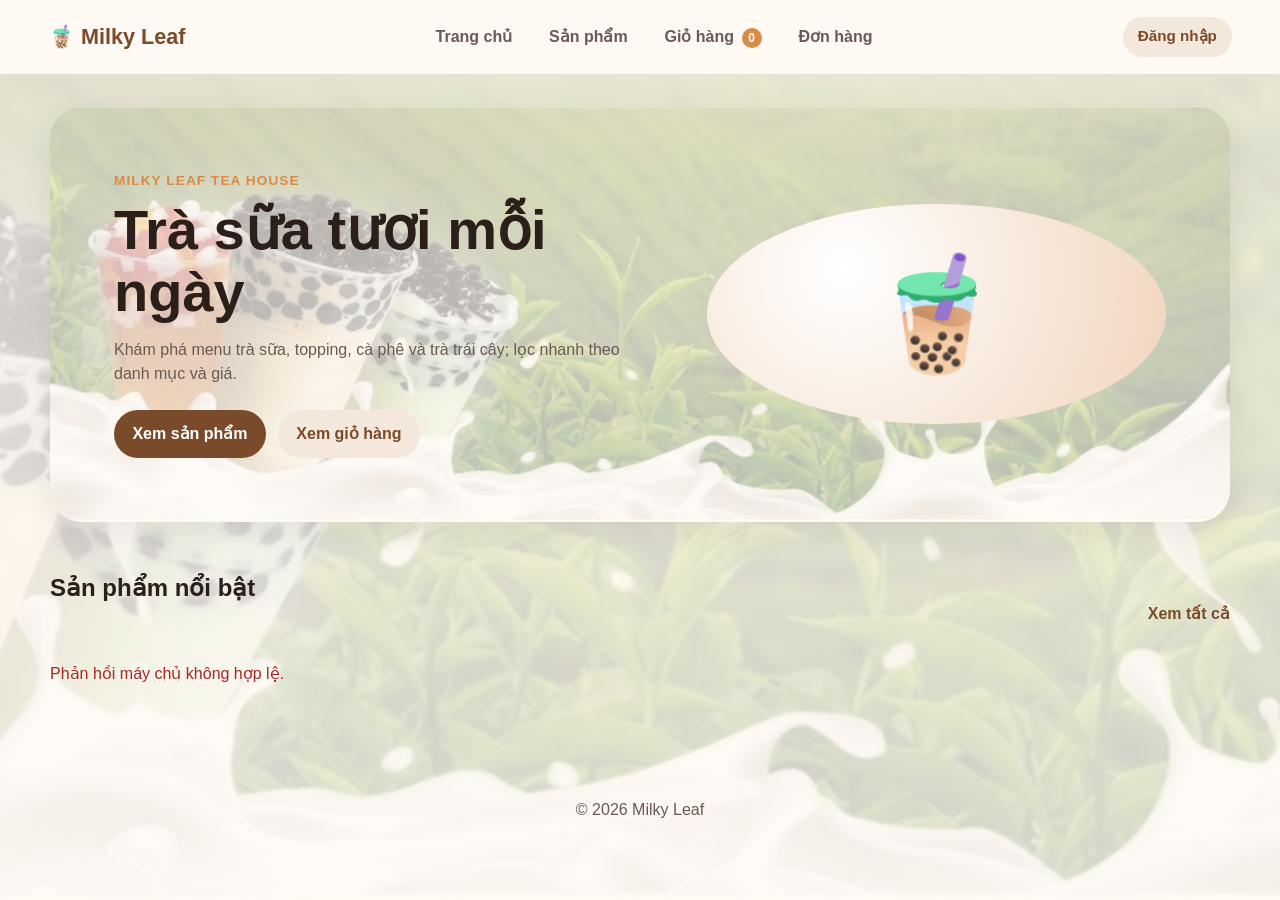
==== commit ce3f4135: "Add catalog categories, customer registration, live stock updates and toast notifications" ====
--- a/templates/client/index.html
+++ b/templates/client/index.html
@@ -1,4 +1,4 @@
 <!DOCTYPE html>
-<html lang="vi"><head><meta charset="UTF-8"/><meta name="viewport" content="width=device-width, initial-scale=1.0"/><title>Milky Leaf - Sản phẩm</title><link rel="stylesheet" href="/static/css/client.css"/></head>
+<html lang="vi"><head><meta charset="UTF-8"/><meta name="viewport" content="width=device-width, initial-scale=1.0"/><title>Milky Leaf - Trang chủ</title><link rel="stylesheet" href="/static/css/client.css"/><link rel="stylesheet" href="/static/css/shop-enhancements.css"/></head>
 <body class="home-page"><header class="site-header"><a class="brand" href="/client/index.html">🧋 Milky Leaf</a><nav class="site-nav"><a href="/client/index.html">Trang chủ</a><a href="/client/storeproduct.html">Sản phẩm</a><a href="/client/checkout.html">Giỏ hàng <span class="cart-count">0</span></a><a href="/client/orders.html">Đơn hàng</a></nav><div class="auth-actions"><a class="btn btn-secondary" href="/client/login.html">Đăng nhập</a></div></header>
 <main><section class="hero"><div><p class="eyebrow">Milky Leaf Tea House</p><h1>Trà sữa tươi mỗi ngày</h1><p class="hero-text">Khám phá menu trà sữa, topping, cà phê và trà trái cây; lọc nhanh theo danh mục và giá.</p><div class="hero-actions"><a class="btn btn-primary" href="/client/storeproduct.html">Xem sản phẩm</a><a class="btn btn-secondary" href="/client/checkout.html">Xem giỏ hàng</a></div></div><div class="hero-visual">🧋</div></section><section class="section"><div class="section-head"><h2>Sản phẩm nổi bật</h2><a href="/client/storeproduct.html">Xem tất cả</a></div><div class="product-grid" data-featured-products><p class="muted">Đang tải…</p></div></section></main><footer class="site-footer">© 2026 Milky Leaf</footer><div class="toast-region" aria-live="polite" aria-atomic="true"></div><script src="/static/js/client.js"></script></body></html>
--- a/static/css/shop-enhancements.css
+++ b/static/css/shop-enhancements.css
@@ -0,0 +1,11 @@
+/* Customer shopping flow enhancements */
+.auth-tabs { display:flex; gap:.75rem; margin:1rem 0; }
+[hidden] { display:none !important; }
+.category-label { display:inline-block; padding:.2rem .65rem; border-radius:999px; background:#f4e7dc; color:var(--brand); font-size:.82rem; font-weight:700; }
+.toast-region { position:fixed; right:1rem; bottom:1rem; z-index:100; display:grid; gap:.6rem; width:min(24rem,calc(100vw - 2rem)); }
+.toast { padding:.9rem 1rem; border-radius:1rem; color:#fff; background:#276738; box-shadow:0 10px 30px rgba(43,31,26,.18); opacity:0; transform:translateY(12px); transition:opacity .2s,transform .2s; }
+.toast-visible { opacity:1; transform:translateY(0); }
+.toast-error { background:#a32929; }
+.filter-bar { grid-template-columns:2fr 1.2fr 1fr 1fr auto; }
+select { padding:.75rem .9rem; border:1px solid #eadfd6; border-radius:.8rem; font:inherit; background:#fff; }
+@media (max-width:760px) { .filter-bar { grid-template-columns:1fr; } }
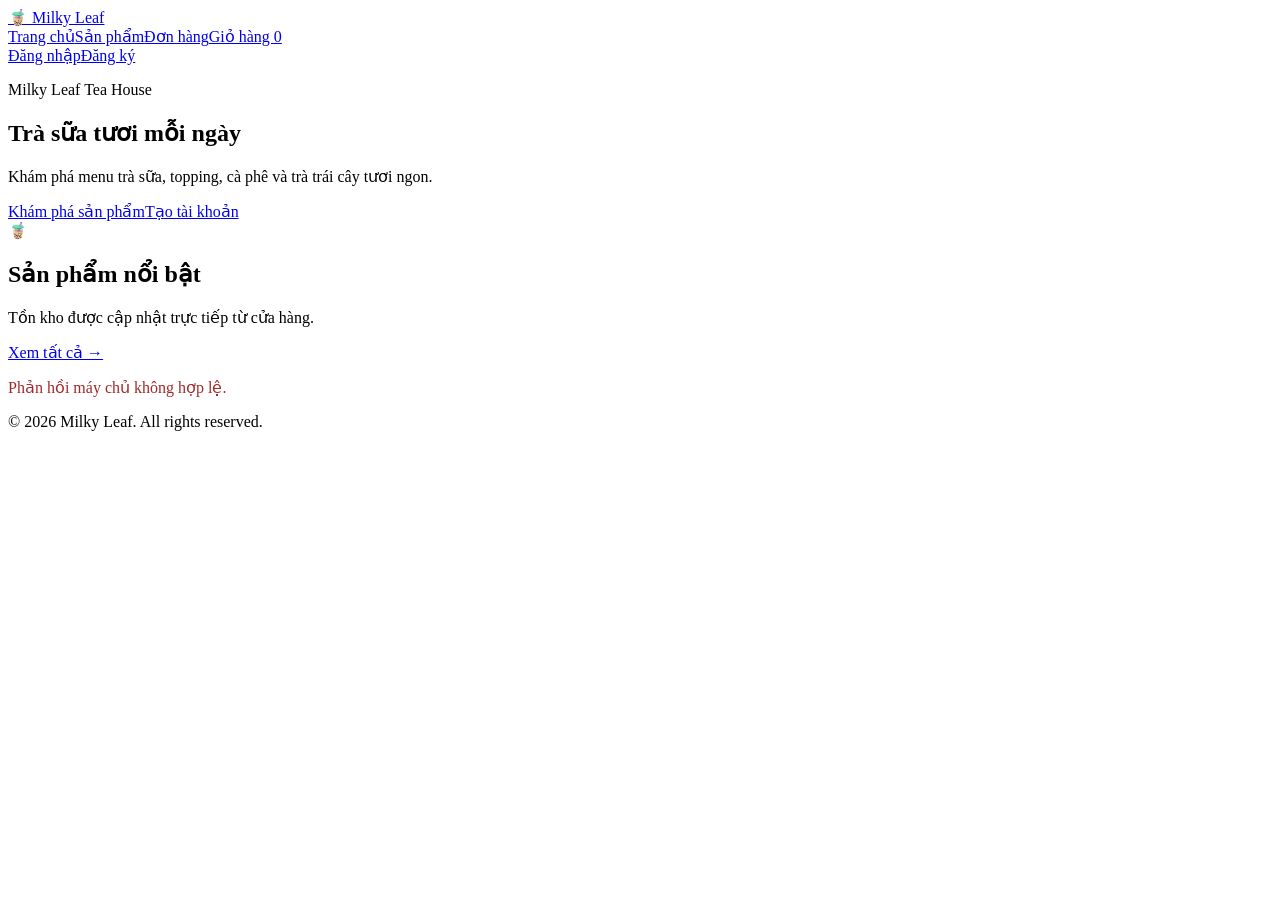
==== commit 869a51c1: "Fix client shopping flow, live stock, and account validation" ====
--- a/templates/client/index.html
+++ b/templates/client/index.html
@@ -1,4 +1,4 @@
 <!DOCTYPE html>
-<html lang="vi"><head><meta charset="UTF-8"/><meta name="viewport" content="width=device-width, initial-scale=1.0"/><title>Milky Leaf - Trang chủ</title><link rel="stylesheet" href="/static/css/client.css"/><link rel="stylesheet" href="/static/css/shop-enhancements.css"/></head>
-<body class="home-page"><header class="site-header"><a class="brand" href="/client/index.html">🧋 Milky Leaf</a><nav class="site-nav"><a href="/client/index.html">Trang chủ</a><a href="/client/storeproduct.html">Sản phẩm</a><a href="/client/checkout.html">Giỏ hàng <span class="cart-count">0</span></a><a href="/client/orders.html">Đơn hàng</a></nav><div class="auth-actions"><a class="btn btn-secondary" href="/client/login.html">Đăng nhập</a></div></header>
-<main><section class="hero"><div><p class="eyebrow">Milky Leaf Tea House</p><h1>Trà sữa tươi mỗi ngày</h1><p class="hero-text">Khám phá menu trà sữa, topping, cà phê và trà trái cây; lọc nhanh theo danh mục và giá.</p><div class="hero-actions"><a class="btn btn-primary" href="/client/storeproduct.html">Xem sản phẩm</a><a class="btn btn-secondary" href="/client/checkout.html">Xem giỏ hàng</a></div></div><div class="hero-visual">🧋</div></section><section class="section"><div class="section-head"><h2>Sản phẩm nổi bật</h2><a href="/client/storeproduct.html">Xem tất cả</a></div><div class="product-grid" data-featured-products><p class="muted">Đang tải…</p></div></section></main><footer class="site-footer">© 2026 Milky Leaf</footer><div class="toast-region" aria-live="polite" aria-atomic="true"></div><script src="/static/js/client.js"></script></body></html>
+<html lang="vi"><head><meta charset="UTF-8"><meta name="viewport" content="width=device-width, initial-scale=1"><title>Milky Leaf - Trang chủ</title><link rel="stylesheet" href="/static/css/client.css"></head>
+<body class="home-page"><header class="site-header"><a class="brand" href="/client/index.html">🧋 Milky Leaf</a><nav class="site-nav"><a href="/client/index.html">Trang chủ</a><a href="/client/storeproduct.html">Sản phẩm</a><a href="/client/orders.html">Đơn hàng</a><a href="/client/checkout.html">Giỏ hàng <span class="cart-count">0</span></a></nav><div class="auth-actions"><a class="btn btn-secondary" href="/client/login.html">Đăng nhập</a><a class="btn btn-primary" href="/client/login.html#register">Đăng ký</a></div></header>
+<main><section class="hero"><div><p class="eyebrow">Milky Leaf Tea House</p><h1>Trà sữa tươi mỗi ngày</h1><p class="hero-text">Khám phá menu trà sữa, topping, cà phê và trà trái cây tươi ngon.</p><div class="hero-actions"><a class="btn btn-primary" href="/client/storeproduct.html">Khám phá sản phẩm</a><a class="btn btn-secondary" href="/client/login.html#register">Tạo tài khoản</a></div></div><div class="hero-visual" aria-hidden="true">🧋</div></section><section class="section"><div class="section-head"><div><h2>Sản phẩm nổi bật</h2><p class="muted">Tồn kho được cập nhật trực tiếp từ cửa hàng.</p></div><a href="/client/storeproduct.html">Xem tất cả →</a></div><div class="product-grid" data-featured-products><p class="muted">Đang tải sản phẩm…</p></div></section></main><footer class="site-footer"><p>© 2026 Milky Leaf. All rights reserved.</p></footer><div class="toast-region" aria-live="polite"></div><script src="/static/js/client.js"></script></body></html>
--- a/static/css/client.css
+++ b/static/css/client.css
@@ -1,92 +1,12 @@
-:root {
-  --bg: #fffaf5;
-  --surface: #ffffff;
-  --text: #2b1f1a;
-  --muted: #6b5a53;
-  --brand: #7a4b2a;
-  --accent: #d98b45;
-  --border: #eadfd6;
-  --shadow: 0 10px 30px rgba(43, 31, 26, 0.08);
-}
-* { box-sizing: border-box; }
-body { margin: 0; font-family: "Segoe UI", Arial, sans-serif; color: var(--text); background: var(--bg); line-height: 1.5; }
-body.home-page { background: linear-gradient(rgba(255,250,245,.82),rgba(255,250,245,.82)),url("../images/home-bg.png"); background-size: cover; background-position: center; background-attachment: fixed; }
-a { color: inherit; text-decoration: none; }
-.site-header { position: sticky; top: 0; z-index: 10; display: flex; align-items: center; justify-content: space-between; gap: 1rem; padding: 1rem clamp(1rem,4vw,3rem); background: rgba(255,250,245,.94); backdrop-filter: blur(10px); border-bottom: 1px solid var(--border); }
-.brand { font-size: 1.35rem; font-weight: 800; color: var(--brand); white-space: nowrap; }
-.site-nav { display: flex; gap: .5rem; flex-wrap: wrap; }
-.site-nav a { padding: .55rem .9rem; border-radius: 999px; color: var(--muted); font-weight: 600; }
-.site-nav a:hover,.text-link:hover { color: var(--brand); background: #f4e7dc; }
-.auth-actions { display: flex; align-items: center; gap: .5rem; }
-.auth-actions .btn { padding: .55rem .95rem; font-size: .95rem; }
-.role-badge { padding: .4rem .8rem; border-radius: 999px; background: #f4e7dc; color: var(--brand); font-weight: 700; font-size: .85rem; }
-.user-name { font-weight: 700; color: var(--brand); padding: .5rem .25rem; }
-main { width: min(1180px,calc(100% - 2rem)); margin: 0 auto; padding: 2rem 0 4rem; }
-.hero { display: grid; grid-template-columns: 1.1fr .9fr; gap: 2rem; align-items: center; padding: clamp(2rem,6vw,4rem); border-radius: 2rem; background: linear-gradient(rgba(255,250,245,.72),rgba(255,250,245,.72)),url("../images/home-bg.png"); background-size: cover; background-position: center; box-shadow: var(--shadow); }
-.eyebrow { margin: 0 0 .5rem; color: var(--accent); font-weight: 700; text-transform: uppercase; letter-spacing: .08em; font-size: .85rem; }
-.hero h1 { margin: 0 0 1rem; font-size: clamp(2rem,5vw,3.5rem); line-height: 1.1; }
-.hero-text { margin: 0 0 1.5rem; color: var(--muted); max-width: 34rem; }
-.hero-actions,.card-actions { display: flex; gap: .75rem; flex-wrap: wrap; }
-.hero-visual { min-height: 220px; display: grid; place-items: center; font-size: 7rem; border-radius: 50%; background: radial-gradient(circle at 30% 30%,#fff,#f1d4bc); }
-.section { margin-top: 3rem; }
-.section-head { display: flex; align-items: end; justify-content: space-between; gap: 1rem; margin-bottom: 1.25rem; }
-.section-head h1,.section-head h2,.section h1,.section h2 { margin-top: 0; }
-.section-head a,.text-link { color: var(--brand); font-weight: 700; }
-.product-grid { display: grid; grid-template-columns: repeat(auto-fit,minmax(220px,1fr)); gap: 1.25rem; }
-.product-card { background: var(--surface); border: 1px solid var(--border); border-radius: 1.25rem; padding: 1rem; box-shadow: var(--shadow); }
-.product-image { height: 150px; display: grid; place-items: center; font-size: 4rem; border-radius: 1rem; background: linear-gradient(135deg,#f7d8c7,#f2e7dd); margin-bottom: 1rem; }
-.product-card h3 { margin: 0 0 .35rem; }
-.product-card h3 a:hover { color: var(--brand); }
-.price { margin: 0 0 .25rem; font-weight: 800; color: var(--brand); }
-.stock,.muted { color: var(--muted); }
-.stock { margin: 0 0 1rem; font-size: .9rem; }
-.btn { display: inline-flex; align-items: center; justify-content: center; border: 0; border-radius: 999px; padding: .75rem 1.15rem; font: inherit; font-weight: 700; cursor: pointer; }
-.btn:disabled { opacity: .5; cursor: not-allowed; }
-.btn-primary { background: var(--brand); color: #fff; }
-.btn-secondary { background: #f4e7dc; color: var(--brand); }
-.btn-small { padding: .6rem .9rem; background: var(--accent); color: #fff; }
-.card-actions .btn { flex: 1; }
-.filter-bar { display: grid; grid-template-columns: 2fr 1fr 1fr auto; gap: .75rem; margin-bottom: 1.5rem; }
-.filter-bar input,.checkout-form input,.checkout-form textarea,.quantity-label input { min-width: 0; padding: .75rem .9rem; border: 1px solid var(--border); border-radius: .8rem; font: inherit; background: #fff; }
-.about,.cart-summary,.order-card { background: var(--surface); border: 1px solid var(--border); border-radius: 1.5rem; padding: 1.5rem; box-shadow: var(--shadow); }
-.checkout { max-width: 720px; }
-.checkout-form { display: grid; gap: 1rem; background: var(--surface); border: 1px solid var(--border); border-radius: 1.5rem; padding: 1.5rem; box-shadow: var(--shadow); }
-.checkout-form label { display: grid; gap: .4rem; font-weight: 600; }
-.site-footer { text-align: center; color: var(--muted); padding: 2rem 1rem; }
-.cart-count { display: inline-grid; place-items: center; min-width: 1.25rem; height: 1.25rem; margin-left: .2rem; padding: 0 .25rem; border-radius: 50%; background: var(--accent); color: white; font-size: .75rem; }
-.cart-layout { display: grid; grid-template-columns: minmax(0,1.7fr) minmax(240px,.8fr); gap: 1.25rem; align-items: start; }
-.cart-items { display: grid; gap: .75rem; }
-.cart-item { display: grid; grid-template-columns: 64px minmax(120px,1fr) 90px auto auto; gap: .8rem; align-items: center; padding: 1rem; background: var(--surface); border: 1px solid var(--border); border-radius: 1rem; }
-.cart-product-icon { display: grid; place-items: center; height: 60px; border-radius: .8rem; background: #f6ece4; font-size: 2rem; }
-.cart-product-info h3,.cart-product-info p { margin: 0; }
-.cart-product-info .stock { margin-top: .25rem; }
-.quantity-label { display: grid; gap: .25rem; color: var(--muted); font-size: .9rem; }
-.quantity-label input { width: 5rem; padding: .45rem; }
-.remove-button { border: 0; background: none; color: #a33; cursor: pointer; font: inherit; font-weight: 700; }
-.cart-summary { position: sticky; top: 100px; }
-.summary-line,.order-heading { display: flex; justify-content: space-between; align-items: center; gap: .75rem; }
-.full-width { width: 100%; }
-.small { font-size: .9rem; }
-.empty-state,.status-message { padding: 1rem; color: var(--muted); }
+/* Product quantity controls and stock-aware responsive layout. */
+.quantity-picker { display: flex; align-items: center; gap: .55rem; flex-wrap: wrap; }
+.quantity-picker input { width: 4.5rem; min-width: 0; padding: .65rem; border: 1px solid var(--border); border-radius: .7rem; font: inherit; text-align: center; }
+.product-detail .quantity-picker { margin-top: 1rem; }
+.product-detail .quantity-picker [data-add-product] { flex: 1; }
+[data-auth-form][hidden] { display: none; }
+.auth-tabs { display: flex; gap: .75rem; margin: 1rem 0; }
+.toast-region { position: fixed; right: 1rem; bottom: 1rem; z-index: 20; display: grid; gap: .5rem; }
+.toast { padding: .85rem 1rem; border-radius: .75rem; color: #fff; background: var(--brand); box-shadow: var(--shadow); }
+.toast-error { background: #a32929; }
 .error-message { color: #a32929; }
-.success-message { color: #276738; }
-.product-detail { display: grid; grid-template-columns: minmax(260px,.9fr) 1.1fr; gap: 2rem; padding: clamp(1rem,4vw,2rem); background: var(--surface); border: 1px solid var(--border); border-radius: 1.5rem; box-shadow: var(--shadow); }
-.detail-image { min-height: 300px; font-size: 8rem; }
-.detail-price { font-size: 1.5rem; margin: 1rem 0; }
-.product-detail .quantity-label { max-width: 100px; margin-bottom: 1rem; }
-.product-detail .stock { margin-top: 1rem; }
-.order-list { display: grid; gap: 1rem; }
-.order-card h2 { margin: 0; font-size: 1.2rem; }
-.order-card ul { padding-left: 1.25rem; }
-.order-card li { margin: .35rem 0; }
-@media (max-width: 760px) {
-  .hero,.product-detail,.cart-layout { grid-template-columns: 1fr; }
-  .hero-visual { min-height: 150px; font-size: 5rem; }
-  .filter-bar { grid-template-columns: 1fr; }
-  .site-header { align-items: flex-start; flex-direction: column; }
-  .cart-item { grid-template-columns: 52px 1fr auto; }
-  .cart-product-icon { height: 52px; }
-  .cart-item > strong { grid-column: 2; }
-  .remove-button { grid-column: 3; grid-row: 2; }
-  .cart-summary { position: static; }
-}
+@media (max-width: 760px) { .quantity-picker { gap: .35rem; } .quantity-picker .btn { padding: .6rem .8rem; } }
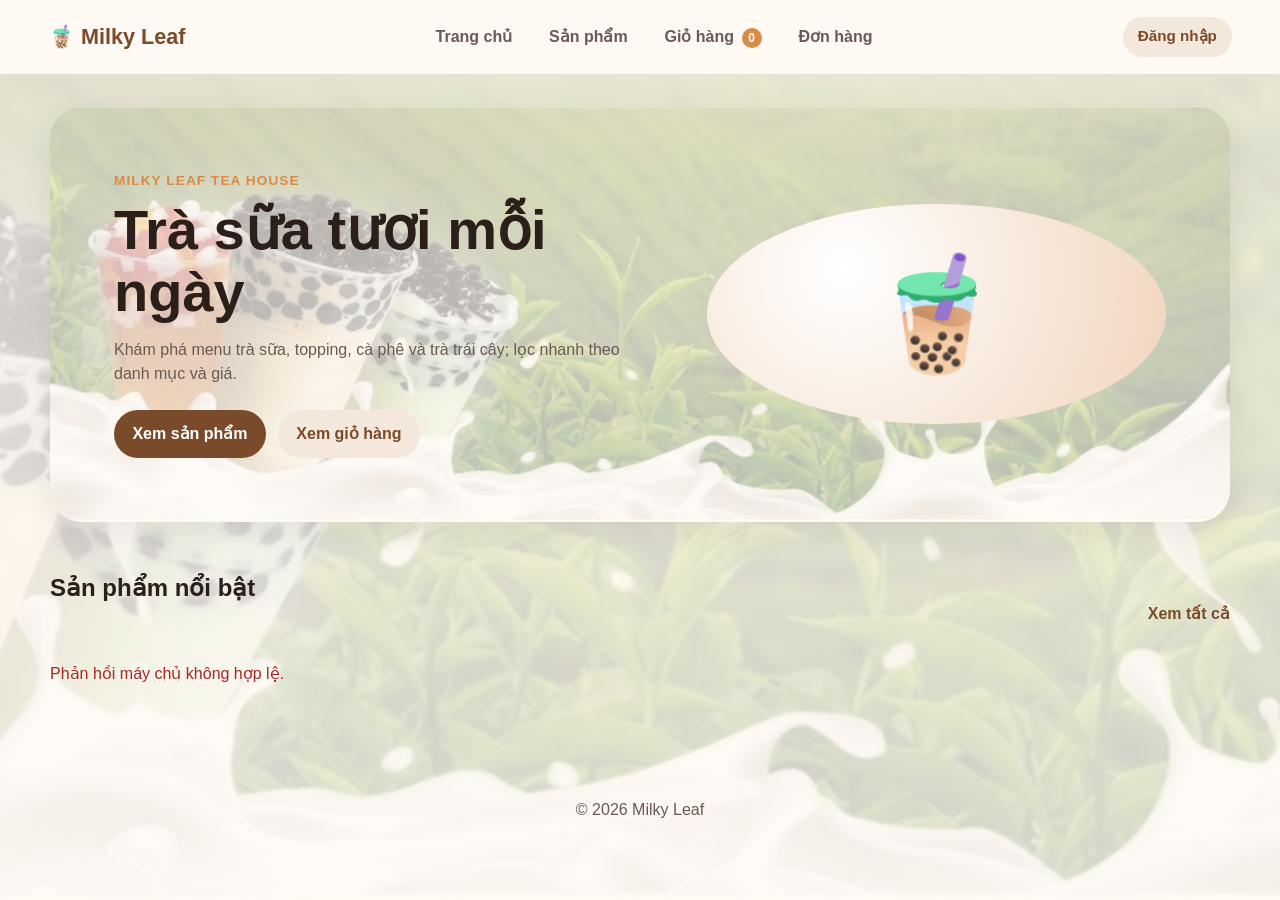
==== commit 9e0e4df1: "Revert "Fix client shopping flow, live stock, and account validation" This reverts commit 869a51c1b5" ====
--- a/templates/client/index.html
+++ b/templates/client/index.html
@@ -1,4 +1,4 @@
 <!DOCTYPE html>
-<html lang="vi"><head><meta charset="UTF-8"><meta name="viewport" content="width=device-width, initial-scale=1"><title>Milky Leaf - Trang chủ</title><link rel="stylesheet" href="/static/css/client.css"></head>
-<body class="home-page"><header class="site-header"><a class="brand" href="/client/index.html">🧋 Milky Leaf</a><nav class="site-nav"><a href="/client/index.html">Trang chủ</a><a href="/client/storeproduct.html">Sản phẩm</a><a href="/client/orders.html">Đơn hàng</a><a href="/client/checkout.html">Giỏ hàng <span class="cart-count">0</span></a></nav><div class="auth-actions"><a class="btn btn-secondary" href="/client/login.html">Đăng nhập</a><a class="btn btn-primary" href="/client/login.html#register">Đăng ký</a></div></header>
-<main><section class="hero"><div><p class="eyebrow">Milky Leaf Tea House</p><h1>Trà sữa tươi mỗi ngày</h1><p class="hero-text">Khám phá menu trà sữa, topping, cà phê và trà trái cây tươi ngon.</p><div class="hero-actions"><a class="btn btn-primary" href="/client/storeproduct.html">Khám phá sản phẩm</a><a class="btn btn-secondary" href="/client/login.html#register">Tạo tài khoản</a></div></div><div class="hero-visual" aria-hidden="true">🧋</div></section><section class="section"><div class="section-head"><div><h2>Sản phẩm nổi bật</h2><p class="muted">Tồn kho được cập nhật trực tiếp từ cửa hàng.</p></div><a href="/client/storeproduct.html">Xem tất cả →</a></div><div class="product-grid" data-featured-products><p class="muted">Đang tải sản phẩm…</p></div></section></main><footer class="site-footer"><p>© 2026 Milky Leaf. All rights reserved.</p></footer><div class="toast-region" aria-live="polite"></div><script src="/static/js/client.js"></script></body></html>
+<html lang="vi"><head><meta charset="UTF-8"/><meta name="viewport" content="width=device-width, initial-scale=1.0"/><title>Milky Leaf - Trang chủ</title><link rel="stylesheet" href="/static/css/client.css"/><link rel="stylesheet" href="/static/css/shop-enhancements.css"/></head>
+<body class="home-page"><header class="site-header"><a class="brand" href="/client/index.html">🧋 Milky Leaf</a><nav class="site-nav"><a href="/client/index.html">Trang chủ</a><a href="/client/storeproduct.html">Sản phẩm</a><a href="/client/checkout.html">Giỏ hàng <span class="cart-count">0</span></a><a href="/client/orders.html">Đơn hàng</a></nav><div class="auth-actions"><a class="btn btn-secondary" href="/client/login.html">Đăng nhập</a></div></header>
+<main><section class="hero"><div><p class="eyebrow">Milky Leaf Tea House</p><h1>Trà sữa tươi mỗi ngày</h1><p class="hero-text">Khám phá menu trà sữa, topping, cà phê và trà trái cây; lọc nhanh theo danh mục và giá.</p><div class="hero-actions"><a class="btn btn-primary" href="/client/storeproduct.html">Xem sản phẩm</a><a class="btn btn-secondary" href="/client/checkout.html">Xem giỏ hàng</a></div></div><div class="hero-visual">🧋</div></section><section class="section"><div class="section-head"><h2>Sản phẩm nổi bật</h2><a href="/client/storeproduct.html">Xem tất cả</a></div><div class="product-grid" data-featured-products><p class="muted">Đang tải…</p></div></section></main><footer class="site-footer">© 2026 Milky Leaf</footer><div class="toast-region" aria-live="polite" aria-atomic="true"></div><script src="/static/js/client.js"></script></body></html>
--- a/static/css/client.css
+++ b/static/css/client.css
@@ -1,12 +1,92 @@
-/* Product quantity controls and stock-aware responsive layout. */
-.quantity-picker { display: flex; align-items: center; gap: .55rem; flex-wrap: wrap; }
-.quantity-picker input { width: 4.5rem; min-width: 0; padding: .65rem; border: 1px solid var(--border); border-radius: .7rem; font: inherit; text-align: center; }
-.product-detail .quantity-picker { margin-top: 1rem; }
-.product-detail .quantity-picker [data-add-product] { flex: 1; }
-[data-auth-form][hidden] { display: none; }
-.auth-tabs { display: flex; gap: .75rem; margin: 1rem 0; }
-.toast-region { position: fixed; right: 1rem; bottom: 1rem; z-index: 20; display: grid; gap: .5rem; }
-.toast { padding: .85rem 1rem; border-radius: .75rem; color: #fff; background: var(--brand); box-shadow: var(--shadow); }
-.toast-error { background: #a32929; }
+:root {
+  --bg: #fffaf5;
+  --surface: #ffffff;
+  --text: #2b1f1a;
+  --muted: #6b5a53;
+  --brand: #7a4b2a;
+  --accent: #d98b45;
+  --border: #eadfd6;
+  --shadow: 0 10px 30px rgba(43, 31, 26, 0.08);
+}
+* { box-sizing: border-box; }
+body { margin: 0; font-family: "Segoe UI", Arial, sans-serif; color: var(--text); background: var(--bg); line-height: 1.5; }
+body.home-page { background: linear-gradient(rgba(255,250,245,.82),rgba(255,250,245,.82)),url("../images/home-bg.png"); background-size: cover; background-position: center; background-attachment: fixed; }
+a { color: inherit; text-decoration: none; }
+.site-header { position: sticky; top: 0; z-index: 10; display: flex; align-items: center; justify-content: space-between; gap: 1rem; padding: 1rem clamp(1rem,4vw,3rem); background: rgba(255,250,245,.94); backdrop-filter: blur(10px); border-bottom: 1px solid var(--border); }
+.brand { font-size: 1.35rem; font-weight: 800; color: var(--brand); white-space: nowrap; }
+.site-nav { display: flex; gap: .5rem; flex-wrap: wrap; }
+.site-nav a { padding: .55rem .9rem; border-radius: 999px; color: var(--muted); font-weight: 600; }
+.site-nav a:hover,.text-link:hover { color: var(--brand); background: #f4e7dc; }
+.auth-actions { display: flex; align-items: center; gap: .5rem; }
+.auth-actions .btn { padding: .55rem .95rem; font-size: .95rem; }
+.role-badge { padding: .4rem .8rem; border-radius: 999px; background: #f4e7dc; color: var(--brand); font-weight: 700; font-size: .85rem; }
+.user-name { font-weight: 700; color: var(--brand); padding: .5rem .25rem; }
+main { width: min(1180px,calc(100% - 2rem)); margin: 0 auto; padding: 2rem 0 4rem; }
+.hero { display: grid; grid-template-columns: 1.1fr .9fr; gap: 2rem; align-items: center; padding: clamp(2rem,6vw,4rem); border-radius: 2rem; background: linear-gradient(rgba(255,250,245,.72),rgba(255,250,245,.72)),url("../images/home-bg.png"); background-size: cover; background-position: center; box-shadow: var(--shadow); }
+.eyebrow { margin: 0 0 .5rem; color: var(--accent); font-weight: 700; text-transform: uppercase; letter-spacing: .08em; font-size: .85rem; }
+.hero h1 { margin: 0 0 1rem; font-size: clamp(2rem,5vw,3.5rem); line-height: 1.1; }
+.hero-text { margin: 0 0 1.5rem; color: var(--muted); max-width: 34rem; }
+.hero-actions,.card-actions { display: flex; gap: .75rem; flex-wrap: wrap; }
+.hero-visual { min-height: 220px; display: grid; place-items: center; font-size: 7rem; border-radius: 50%; background: radial-gradient(circle at 30% 30%,#fff,#f1d4bc); }
+.section { margin-top: 3rem; }
+.section-head { display: flex; align-items: end; justify-content: space-between; gap: 1rem; margin-bottom: 1.25rem; }
+.section-head h1,.section-head h2,.section h1,.section h2 { margin-top: 0; }
+.section-head a,.text-link { color: var(--brand); font-weight: 700; }
+.product-grid { display: grid; grid-template-columns: repeat(auto-fit,minmax(220px,1fr)); gap: 1.25rem; }
+.product-card { background: var(--surface); border: 1px solid var(--border); border-radius: 1.25rem; padding: 1rem; box-shadow: var(--shadow); }
+.product-image { height: 150px; display: grid; place-items: center; font-size: 4rem; border-radius: 1rem; background: linear-gradient(135deg,#f7d8c7,#f2e7dd); margin-bottom: 1rem; }
+.product-card h3 { margin: 0 0 .35rem; }
+.product-card h3 a:hover { color: var(--brand); }
+.price { margin: 0 0 .25rem; font-weight: 800; color: var(--brand); }
+.stock,.muted { color: var(--muted); }
+.stock { margin: 0 0 1rem; font-size: .9rem; }
+.btn { display: inline-flex; align-items: center; justify-content: center; border: 0; border-radius: 999px; padding: .75rem 1.15rem; font: inherit; font-weight: 700; cursor: pointer; }
+.btn:disabled { opacity: .5; cursor: not-allowed; }
+.btn-primary { background: var(--brand); color: #fff; }
+.btn-secondary { background: #f4e7dc; color: var(--brand); }
+.btn-small { padding: .6rem .9rem; background: var(--accent); color: #fff; }
+.card-actions .btn { flex: 1; }
+.filter-bar { display: grid; grid-template-columns: 2fr 1fr 1fr auto; gap: .75rem; margin-bottom: 1.5rem; }
+.filter-bar input,.checkout-form input,.checkout-form textarea,.quantity-label input { min-width: 0; padding: .75rem .9rem; border: 1px solid var(--border); border-radius: .8rem; font: inherit; background: #fff; }
+.about,.cart-summary,.order-card { background: var(--surface); border: 1px solid var(--border); border-radius: 1.5rem; padding: 1.5rem; box-shadow: var(--shadow); }
+.checkout { max-width: 720px; }
+.checkout-form { display: grid; gap: 1rem; background: var(--surface); border: 1px solid var(--border); border-radius: 1.5rem; padding: 1.5rem; box-shadow: var(--shadow); }
+.checkout-form label { display: grid; gap: .4rem; font-weight: 600; }
+.site-footer { text-align: center; color: var(--muted); padding: 2rem 1rem; }
+.cart-count { display: inline-grid; place-items: center; min-width: 1.25rem; height: 1.25rem; margin-left: .2rem; padding: 0 .25rem; border-radius: 50%; background: var(--accent); color: white; font-size: .75rem; }
+.cart-layout { display: grid; grid-template-columns: minmax(0,1.7fr) minmax(240px,.8fr); gap: 1.25rem; align-items: start; }
+.cart-items { display: grid; gap: .75rem; }
+.cart-item { display: grid; grid-template-columns: 64px minmax(120px,1fr) 90px auto auto; gap: .8rem; align-items: center; padding: 1rem; background: var(--surface); border: 1px solid var(--border); border-radius: 1rem; }
+.cart-product-icon { display: grid; place-items: center; height: 60px; border-radius: .8rem; background: #f6ece4; font-size: 2rem; }
+.cart-product-info h3,.cart-product-info p { margin: 0; }
+.cart-product-info .stock { margin-top: .25rem; }
+.quantity-label { display: grid; gap: .25rem; color: var(--muted); font-size: .9rem; }
+.quantity-label input { width: 5rem; padding: .45rem; }
+.remove-button { border: 0; background: none; color: #a33; cursor: pointer; font: inherit; font-weight: 700; }
+.cart-summary { position: sticky; top: 100px; }
+.summary-line,.order-heading { display: flex; justify-content: space-between; align-items: center; gap: .75rem; }
+.full-width { width: 100%; }
+.small { font-size: .9rem; }
+.empty-state,.status-message { padding: 1rem; color: var(--muted); }
 .error-message { color: #a32929; }
-@media (max-width: 760px) { .quantity-picker { gap: .35rem; } .quantity-picker .btn { padding: .6rem .8rem; } }
+.success-message { color: #276738; }
+.product-detail { display: grid; grid-template-columns: minmax(260px,.9fr) 1.1fr; gap: 2rem; padding: clamp(1rem,4vw,2rem); background: var(--surface); border: 1px solid var(--border); border-radius: 1.5rem; box-shadow: var(--shadow); }
+.detail-image { min-height: 300px; font-size: 8rem; }
+.detail-price { font-size: 1.5rem; margin: 1rem 0; }
+.product-detail .quantity-label { max-width: 100px; margin-bottom: 1rem; }
+.product-detail .stock { margin-top: 1rem; }
+.order-list { display: grid; gap: 1rem; }
+.order-card h2 { margin: 0; font-size: 1.2rem; }
+.order-card ul { padding-left: 1.25rem; }
+.order-card li { margin: .35rem 0; }
+@media (max-width: 760px) {
+  .hero,.product-detail,.cart-layout { grid-template-columns: 1fr; }
+  .hero-visual { min-height: 150px; font-size: 5rem; }
+  .filter-bar { grid-template-columns: 1fr; }
+  .site-header { align-items: flex-start; flex-direction: column; }
+  .cart-item { grid-template-columns: 52px 1fr auto; }
+  .cart-product-icon { height: 52px; }
+  .cart-item > strong { grid-column: 2; }
+  .remove-button { grid-column: 3; grid-row: 2; }
+  .cart-summary { position: static; }
+}
--- a/static/css/shop-enhancements.css
+++ b/static/css/shop-enhancements.css
@@ -0,0 +1,11 @@
+/* Customer shopping flow enhancements */
+.auth-tabs { display:flex; gap:.75rem; margin:1rem 0; }
+[hidden] { display:none !important; }
+.category-label { display:inline-block; padding:.2rem .65rem; border-radius:999px; background:#f4e7dc; color:var(--brand); font-size:.82rem; font-weight:700; }
+.toast-region { position:fixed; right:1rem; bottom:1rem; z-index:100; display:grid; gap:.6rem; width:min(24rem,calc(100vw - 2rem)); }
+.toast { padding:.9rem 1rem; border-radius:1rem; color:#fff; background:#276738; box-shadow:0 10px 30px rgba(43,31,26,.18); opacity:0; transform:translateY(12px); transition:opacity .2s,transform .2s; }
+.toast-visible { opacity:1; transform:translateY(0); }
+.toast-error { background:#a32929; }
+.filter-bar { grid-template-columns:2fr 1.2fr 1fr 1fr auto; }
+select { padding:.75rem .9rem; border:1px solid #eadfd6; border-radius:.8rem; font:inherit; background:#fff; }
+@media (max-width:760px) { .filter-bar { grid-template-columns:1fr; } }
